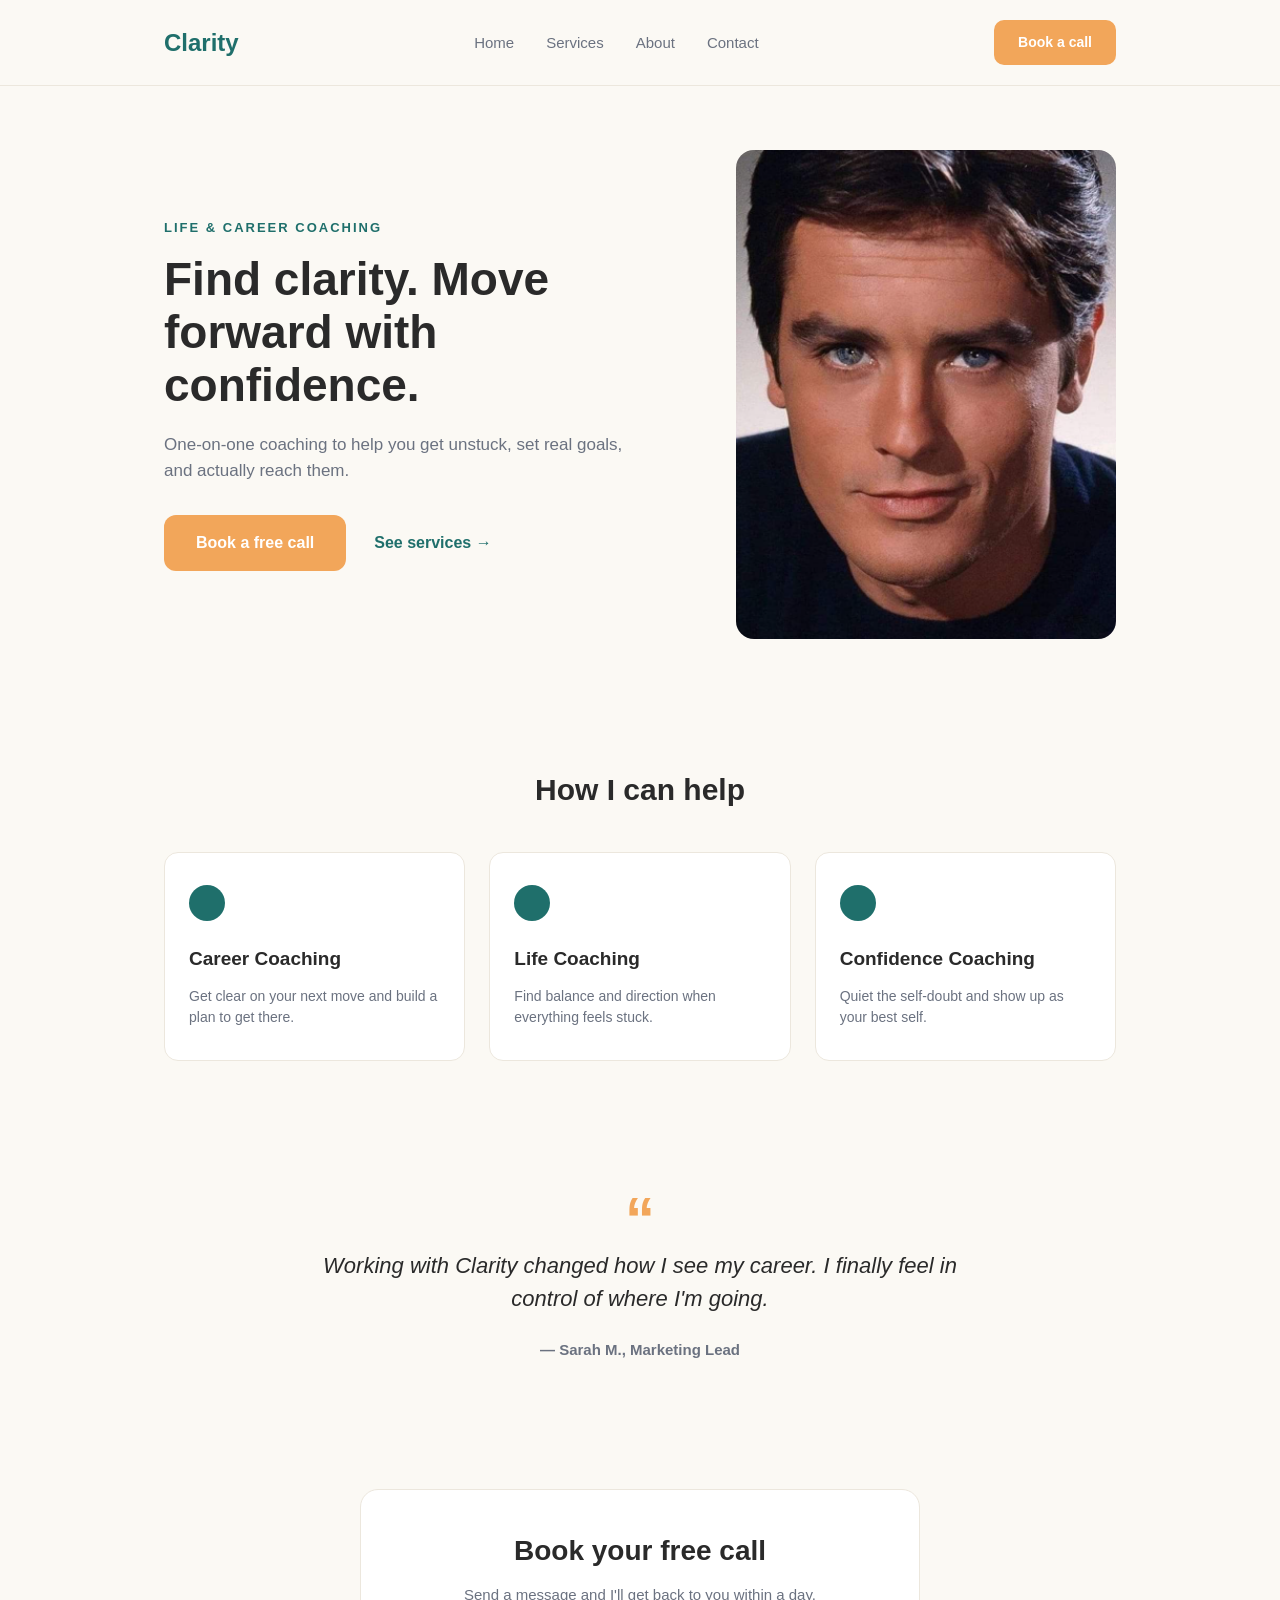
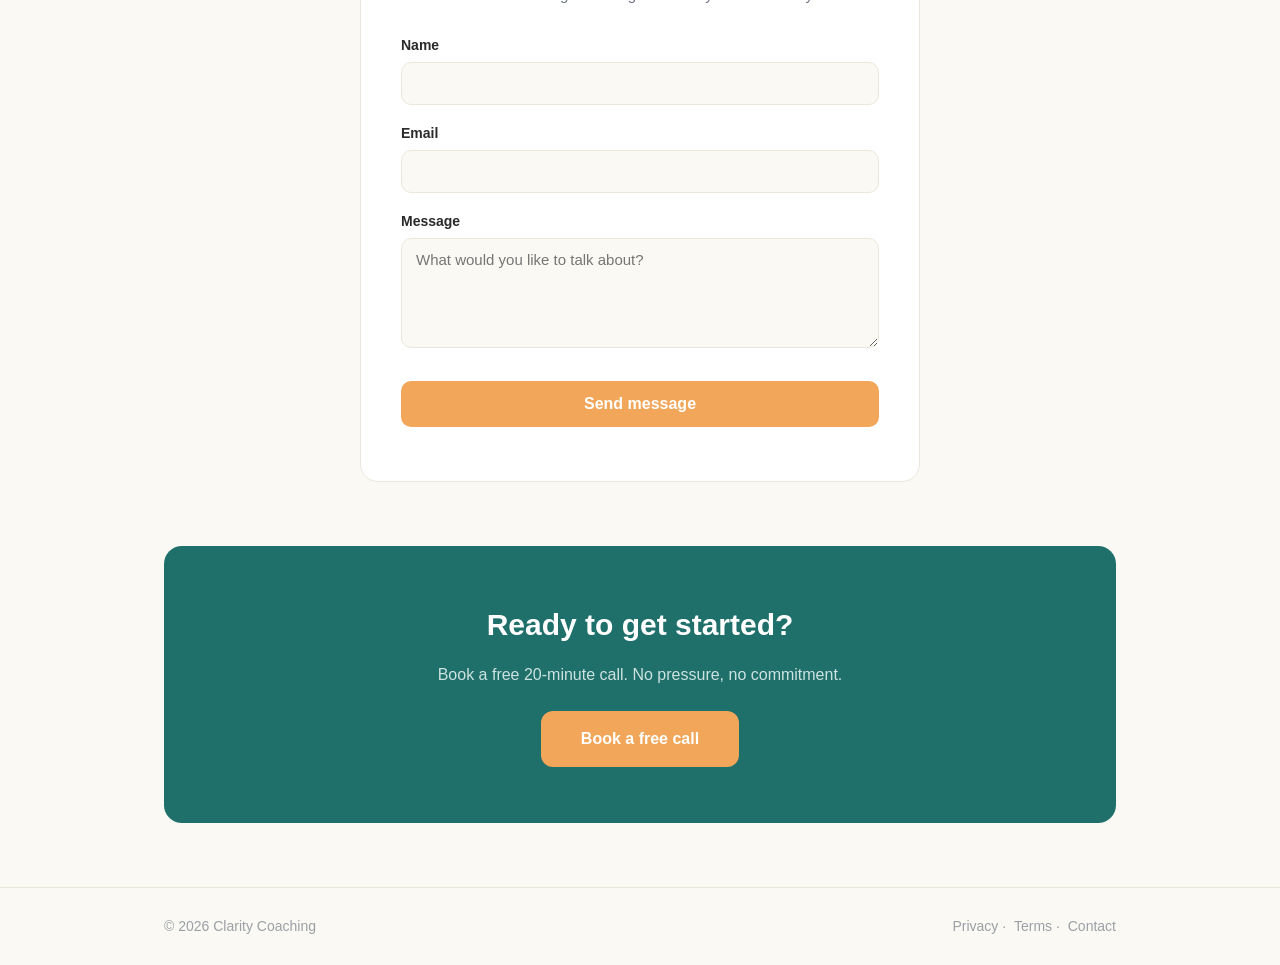
==== index.html @ 1307ce2e "Initial commit: Clarity Coaching landing page" ====
<!DOCTYPE html>
<html lang="en">
<head>
<meta charset="UTF-8">
<meta name="viewport" content="width=device-width, initial-scale=1.0">
<title>Clarity Coaching — Find clarity. Move forward with confidence.</title>
<link rel="stylesheet" href="styles.css">
</head>
<body>

  <header>
    <nav class="container">
      <a href="index.html" class="logo">Clarity</a>
      <ul class="nav-links">
        <li><a href="index.html">Home</a></li>
        <li><a href="services.html">Services</a></li>
        <li><a href="about.html">About</a></li>
        <li><a href="contact.html">Contact</a></li>
      </ul>
      <a href="contact.html" class="btn btn-primary">Book a call</a>
    </nav>
  </header>

  <section class="hero">
    <div class="container">
      <div class="hero-copy">
        <div class="eyebrow">Life &amp; Career Coaching</div>
        <h1>Find clarity. Move forward with confidence.</h1>
        <p>One-on-one coaching to help you get unstuck, set real goals, and actually reach them.</p>
        <div class="hero-ctas">
          <a href="#contact" class="btn btn-primary">Book a free call</a>
          <a href="#services" class="btn-link">See services &rarr;</a>
        </div>
      </div>
      <div class="hero-image">
        <img src="alain-delon.png" alt="Coach portrait" class="coach-photo">
      </div>
    </div>
  </section>

  <section class="services" id="services">
    <div class="container">
      <h2>How I can help</h2>
      <div class="cards">
        <div class="card">
          <div class="icon"></div>
          <h3>Career Coaching</h3>
          <p>Get clear on your next move and build a plan to get there.</p>
        </div>
        <div class="card">
          <div class="icon"></div>
          <h3>Life Coaching</h3>
          <p>Find balance and direction when everything feels stuck.</p>
        </div>
        <div class="card">
          <div class="icon"></div>
          <h3>Confidence Coaching</h3>
          <p>Quiet the self-doubt and show up as your best self.</p>
        </div>
      </div>
    </div>
  </section>

  <section class="testimonial" id="about">
    <div class="quote-mark">&ldquo;</div>
    <p>Working with Clarity changed how I see my career. I finally feel in control of where I'm going.</p>
    <div class="author">— Sarah M., Marketing Lead</div>
  </section>

  <section class="contact" id="contact">
    <div class="container">
      <div class="contact-box">
        <h2>Book your free call</h2>
        <p class="contact-sub">Send a message and I'll get back to you within a day.</p>

        <form id="contact-form" action="mailto:purcelalex@outlook.com" method="POST" enctype="text/plain">
          <div class="form-group">
            <label for="name">Name</label>
            <input type="text" id="name" name="name" required>
          </div>
          <div class="form-group">
            <label for="email">Email</label>
            <input type="email" id="email" name="email" required>
          </div>
          <div class="form-group">
            <label for="message">Message</label>
            <textarea id="message" name="message" required placeholder="What would you like to talk about?"></textarea>
          </div>
          <button type="submit" class="btn btn-primary form-submit">Send message</button>
          <div id="form-status" class="form-status" role="status"></div>
        </form>
      </div>
    </div>
  </section>

  <section class="cta-band">
    <h2>Ready to get started?</h2>
    <p>Book a free 20-minute call. No pressure, no commitment.</p>
    <a href="#contact" class="btn btn-primary">Book a free call</a>
  </section>

  <footer>
    <div class="container">
      <p>&copy; 2026 Clarity Coaching</p>
      <div class="footer-links">
        <a href="privacy.html">Privacy</a> ·
        <a href="terms.html">Terms</a> ·
        <a href="contact.html">Contact</a>
      </div>
    </div>
  </footer>

  <script src="script.js"></script>

</body>
</html>
---- styles.css ----
:root{
  --teal:#1F6F6B;
  --teal-light:#E3EFEE;
  --teal-light-2:#CFE4E1;
  --teal-light-3:#D9EAE7;
  --orange:#F2A65A;
  --bg:#FBF9F4;
  --dark:#2A2A2A;
  --gray:#6B7280;
  --border:#ECE7DD;
  --footer-gray:#9AA0A6;
}

*{box-sizing:border-box;margin:0;padding:0;}

body{
  font-family: Arial, Helvetica, sans-serif;
  background:var(--bg);
  color:var(--dark);
  line-height:1.5;
}

a{color:inherit;text-decoration:none;}
img{max-width:100%;display:block;}

.container{
  max-width:1000px;
  margin:0 auto;
  padding:0 24px;
}

/* ===== NAV ===== */
header{
  border-bottom:1px solid var(--border);
}
nav.container{
  display:flex;
  align-items:center;
  justify-content:space-between;
  padding-top:20px;
  padding-bottom:20px;
  flex-wrap:wrap;
  gap:16px;
}
.logo{
  font-size:24px;
  font-weight:700;
  color:var(--teal);
}
.nav-links{
  display:flex;
  gap:32px;
  list-style:none;
}
.nav-links a{
  font-size:15px;
  color:var(--gray);
}
.nav-links a:hover{ color:var(--teal); }
.btn{
  display:inline-block;
  font-weight:600;
  font-size:14px;
  border-radius:10px;
  padding:12px 24px;
  border:none;
  cursor:pointer;
  text-align:center;
}
.btn-primary{
  background:var(--orange);
  color:#fff;
}
.btn-primary:hover{ background:#e5934a; }
.btn-teal{
  background:var(--teal);
  color:#fff;
  border-radius:12px;
  padding:16px 32px;
  font-size:16px;
}
.btn-teal:hover{ background:#195855; }
.btn-link{
  color:var(--teal);
  font-weight:600;
  font-size:16px;
}

/* ===== HERO ===== */
.hero{
  padding:64px 0;
}
.hero .container{
  display:flex;
  align-items:center;
  gap:48px;
  flex-wrap:wrap;
}
.hero-copy{
  flex:1 1 420px;
}
.eyebrow{
  font-size:13px;
  font-weight:700;
  letter-spacing:2px;
  color:var(--teal);
  text-transform:uppercase;
}
.hero h1{
  font-size:46px;
  font-weight:700;
  line-height:1.15;
  margin-top:16px;
  color:var(--dark);
}
.hero p{
  font-size:17px;
  color:var(--gray);
  margin-top:20px;
  max-width:480px;
}
.hero-ctas{
  margin-top:32px;
  display:flex;
  align-items:center;
  gap:28px;
  flex-wrap:wrap;
}
.hero-ctas .btn-primary{
  border-radius:12px;
  padding:16px 32px;
  font-size:16px;
}
.hero-image{
  flex:1 1 340px;
  max-width:380px;
  background:var(--teal-light);
  border-radius:18px;
  aspect-ratio: 362 / 466;
  overflow:hidden;
}
.hero-image .coach-photo{
  width:100%;
  height:100%;
  object-fit:cover;
  object-position:center;
}

/* ===== SERVICES ===== */
.services{
  padding:64px 0;
}
.services h2{
  font-size:30px;
  font-weight:700;
  text-align:center;
  margin-bottom:40px;
}
.cards{
  display:grid;
  grid-template-columns:repeat(3, 1fr);
  gap:24px;
}
.card{
  background:#fff;
  border:1px solid var(--border);
  border-radius:14px;
  padding:32px 24px;
}
.card .icon{
  width:36px;
  height:36px;
  border-radius:50%;
  background:var(--teal);
  margin-bottom:24px;
}
.card h3{
  font-size:19px;
  font-weight:700;
  margin-bottom:12px;
}
.card p{
  font-size:14px;
  color:var(--gray);
}

/* ===== TESTIMONIAL ===== */
.testimonial{
  padding:64px 24px;
  text-align:center;
  max-width:700px;
  margin:0 auto;
}
.testimonial .quote-mark{
  font-size:60px;
  font-weight:700;
  color:var(--orange);
  line-height:1;
}
.testimonial p{
  font-size:22px;
  font-style:italic;
  color:var(--dark);
}
.testimonial .author{
  margin-top:24px;
  font-size:15px;
  font-weight:600;
  color:var(--gray);
  font-style:normal;
}

/* ===== CONTACT FORM ===== */
.contact{
  padding:64px 0;
}
.contact-box{
  max-width:560px;
  margin:0 auto;
  background:#fff;
  border:1px solid var(--border);
  border-radius:18px;
  padding:40px;
}
.contact h2{
  font-size:28px;
  font-weight:700;
  text-align:center;
}
.contact-sub{
  text-align:center;
  color:var(--gray);
  font-size:15px;
  margin-top:12px;
  margin-bottom:28px;
}
.form-group{
  margin-bottom:18px;
}
label{
  display:block;
  font-size:14px;
  font-weight:600;
  margin-bottom:6px;
  color:var(--dark);
}
input, textarea{
  width:100%;
  font-family:inherit;
  font-size:15px;
  padding:12px 14px;
  border:1px solid var(--border);
  border-radius:10px;
  background:var(--bg);
  color:var(--dark);
}
input:focus, textarea:focus{
  outline:2px solid var(--teal);
  outline-offset:1px;
}
textarea{ resize:vertical; min-height:110px; }
.form-submit{
  width:100%;
  margin-top:8px;
  border-radius:10px;
  padding:14px;
  font-size:16px;
}
.form-status{
  margin-top:14px;
  font-size:14px;
  text-align:center;
}
.form-status.success{ color:var(--teal); }
.form-status.error{ color:#c0392b; }

/* ===== CTA BAND ===== */
.cta-band{
  margin:0 24px 64px;
  max-width:952px;
  margin-left:auto;
  margin-right:auto;
  background:var(--teal);
  border-radius:18px;
  padding:56px 32px;
  text-align:center;
}
.cta-band h2{
  color:#fff;
  font-size:30px;
  font-weight:700;
}
.cta-band p{
  color:#CDE3E0;
  font-size:16px;
  margin-top:16px;
}
.cta-band .btn-primary{
  margin-top:24px;
  border-radius:12px;
  padding:16px 40px;
  font-size:16px;
}

/* ===== FOOTER ===== */
footer{
  border-top:1px solid var(--border);
  padding:28px 0;
}
footer .container{
  display:flex;
  justify-content:space-between;
  align-items:center;
  flex-wrap:wrap;
  gap:12px;
}
footer p, footer .footer-links{
  font-size:14px;
  color:var(--footer-gray);
}
.footer-links a{ margin-left:4px; }

/* ===== PAGE HERO (subpages) ===== */
.page-hero{
  padding:56px 0 8px;
  text-align:center;
}
.page-hero .eyebrow{
  display:block;
}
.page-hero h1{
  font-size:38px;
  font-weight:700;
  margin-top:12px;
  color:var(--dark);
}
.page-hero p{
  font-size:16px;
  color:var(--gray);
  max-width:600px;
  margin:16px auto 0;
}

/* ===== PROSE (long-form text: about / legal) ===== */
.prose{
  max-width:720px;
  margin:0 auto;
  padding:48px 24px 64px;
}
.prose h2{
  font-size:20px;
  font-weight:700;
  margin:32px 0 12px;
  color:var(--dark);
}
.prose h2:first-child{ margin-top:0; }
.prose p{
  font-size:15px;
  color:var(--gray);
  line-height:1.7;
  margin-bottom:16px;
}
.prose .updated{
  font-size:13px;
  color:var(--footer-gray);
  margin-bottom:8px;
}

/* ===== RESPONSIVE ===== */
@media (max-width: 768px){
  .nav-links{ order:3; width:100%; justify-content:center; gap:20px; }
  .hero{ padding:40px 0; }
  .hero h1{ font-size:34px; }
  .hero .container{ gap:32px; }
  .hero-image{ order:-1; width:100%; max-width:320px; margin:0 auto; }
  .cards{ grid-template-columns:1fr; }
  .services h2{ font-size:26px; }
  .testimonial p{ font-size:18px; }
  .contact-box{ padding:28px 20px; }
  .cta-band{ padding:40px 20px; margin-left:20px; margin-right:20px; }
  .cta-band h2{ font-size:24px; }
  footer .container{ flex-direction:column; text-align:center; }
}

@media (max-width: 480px){
  .hero h1{ font-size:28px; }
  .hero-ctas{ flex-direction:column; align-items:stretch; }
  .hero-ctas .btn-primary, .hero-ctas .btn-link{ text-align:center; }
  .page-hero h1{ font-size:28px; }
}
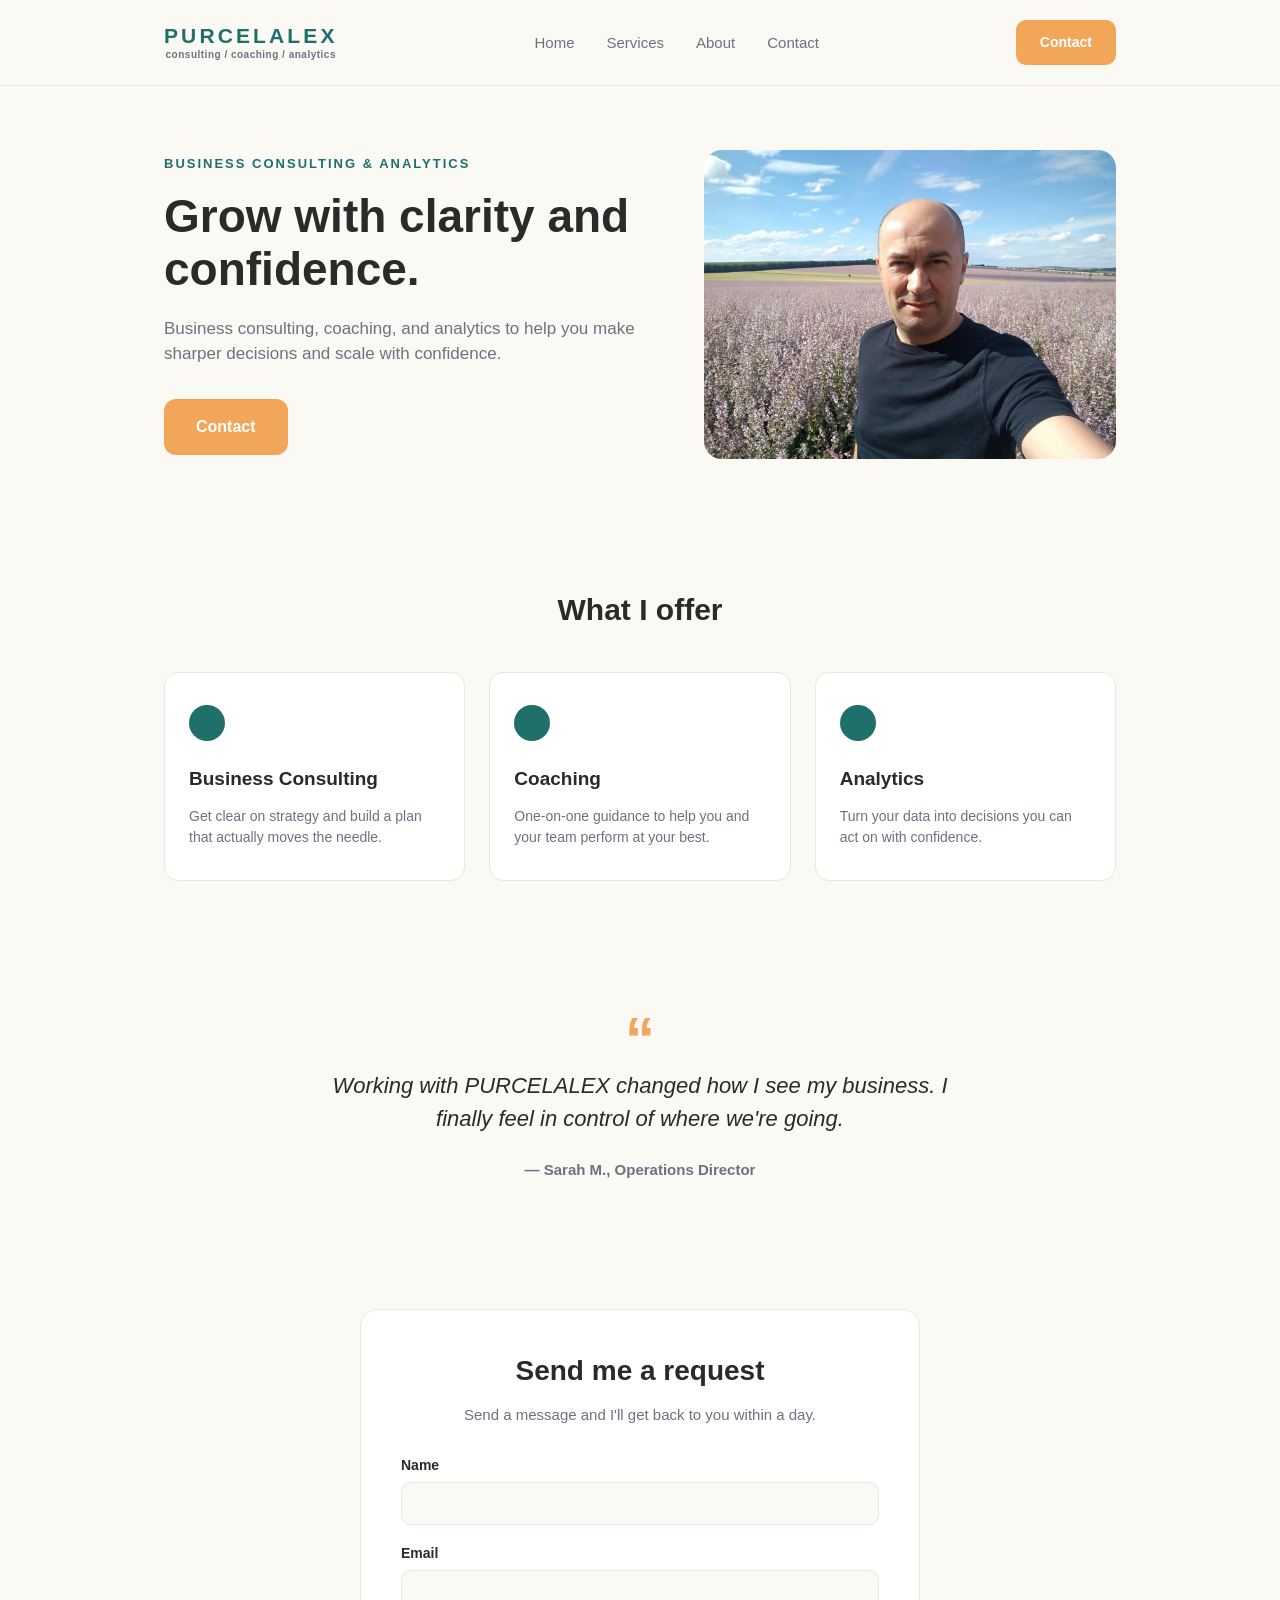
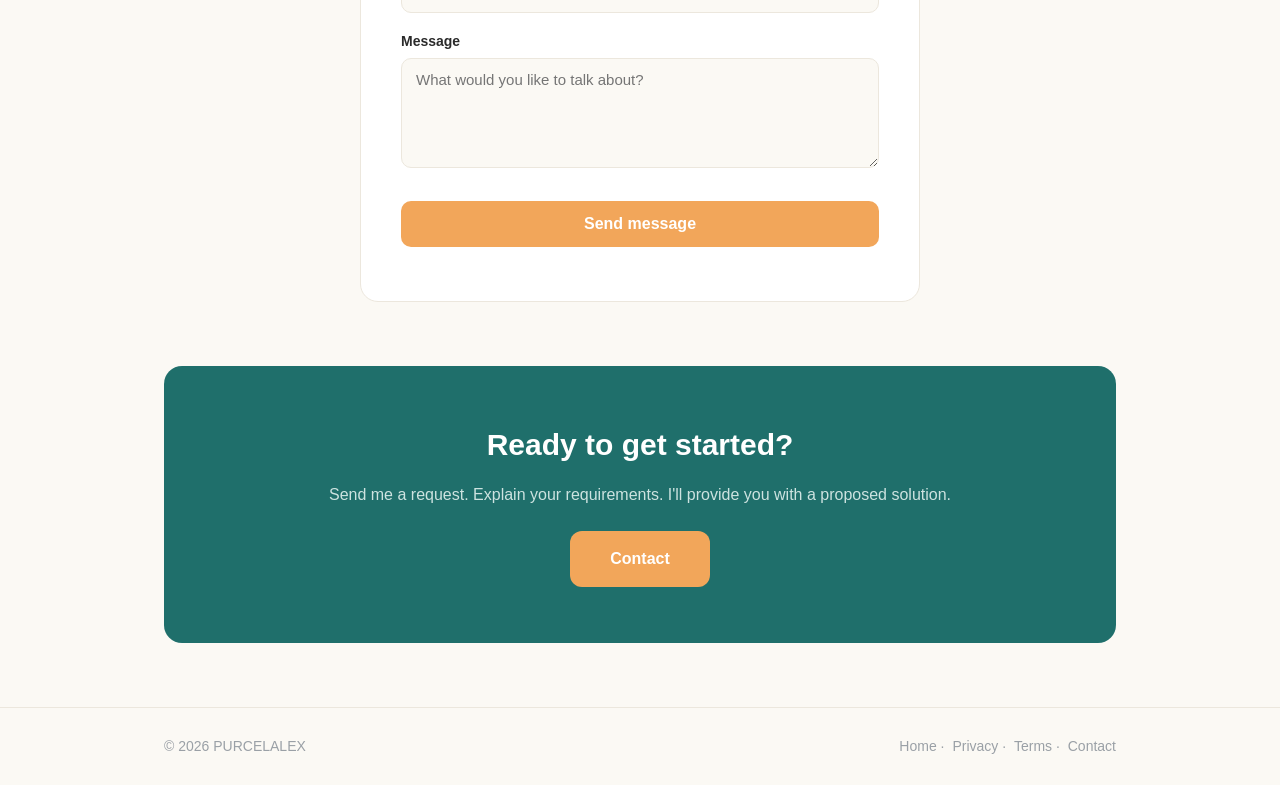
==== commit 7f93070d: "Rebrand to PURCELALEX, real bio content, contact fixes" ====
--- a/index.html
+++ b/index.html
@@ -3,59 +3,61 @@
 <head>
 <meta charset="UTF-8">
 <meta name="viewport" content="width=device-width, initial-scale=1.0">
-<title>Clarity Coaching — Find clarity. Move forward with confidence.</title>
+<title>PURCELALEX — Business Consulting, Coaching & Analytics</title>
 <link rel="stylesheet" href="styles.css">
 </head>
 <body>
 
   <header>
     <nav class="container">
-      <a href="index.html" class="logo">Clarity</a>
+      <a href="index.html" class="logo">
+        <span class="logo-name">PURCELALEX</span>
+        <span class="logo-tagline">consulting / coaching / analytics</span>
+      </a>
       <ul class="nav-links">
         <li><a href="index.html">Home</a></li>
         <li><a href="services.html">Services</a></li>
         <li><a href="about.html">About</a></li>
         <li><a href="contact.html">Contact</a></li>
       </ul>
-      <a href="contact.html" class="btn btn-primary">Book a call</a>
+      <a href="contact.html" class="btn btn-primary">Contact</a>
     </nav>
   </header>
 
   <section class="hero">
     <div class="container">
       <div class="hero-copy">
-        <div class="eyebrow">Life &amp; Career Coaching</div>
-        <h1>Find clarity. Move forward with confidence.</h1>
-        <p>One-on-one coaching to help you get unstuck, set real goals, and actually reach them.</p>
+        <div class="eyebrow">Business Consulting &amp; Analytics</div>
+        <h1>Grow with clarity and confidence.</h1>
+        <p>Business consulting, coaching, and analytics to help you make sharper decisions and scale with confidence.</p>
         <div class="hero-ctas">
-          <a href="#contact" class="btn btn-primary">Book a free call</a>
-          <a href="#services" class="btn-link">See services &rarr;</a>
+          <a href="#contact" class="btn btn-primary">Contact</a>
         </div>
       </div>
       <div class="hero-image">
-        <img src="alain-delon.png" alt="Coach portrait" class="coach-photo">
+        <img src="purcelalex.jpg" alt="Consultant portrait" class="coach-photo">
       </div>
     </div>
   </section>
 
   <section class="services" id="services">
     <div class="container">
-      <h2>How I can help</h2>
+      <h2>What I offer</h2>
       <div class="cards">
         <div class="card">
           <div class="icon"></div>
-          <h3>Career Coaching</h3>
-          <p>Get clear on your next move and build a plan to get there.</p>
+          <h3>Business Consulting</h3>
+          <p>Get clear on strategy and build a plan that actually moves the needle.</p>
         </div>
         <div class="card">
           <div class="icon"></div>
-          <h3>Life Coaching</h3>
-          <p>Find balance and direction when everything feels stuck.</p>
+          <h3>Coaching</h3>
+          <p>One-on-one guidance to help you and your team perform at your best.</p>
         </div>
         <div class="card">
           <div class="icon"></div>
-          <h3>Confidence Coaching</h3>
-          <p>Quiet the self-doubt and show up as your best self.</p>
+          <h3>Analytics</h3>
+          <p>Turn your data into decisions you can act on with confidence.</p>
         </div>
       </div>
     </div>
@@ -63,14 +65,14 @@
 
   <section class="testimonial" id="about">
     <div class="quote-mark">&ldquo;</div>
-    <p>Working with Clarity changed how I see my career. I finally feel in control of where I'm going.</p>
-    <div class="author">— Sarah M., Marketing Lead</div>
+    <p>Working with PURCELALEX changed how I see my business. I finally feel in control of where we're going.</p>
+    <div class="author">— Sarah M., Operations Director</div>
   </section>
 
   <section class="contact" id="contact">
     <div class="container">
       <div class="contact-box">
-        <h2>Book your free call</h2>
+        <h2>Send me a request</h2>
         <p class="contact-sub">Send a message and I'll get back to you within a day.</p>
 
         <form id="contact-form" action="mailto:purcelalex@outlook.com" method="POST" enctype="text/plain">
@@ -95,14 +97,15 @@
 
   <section class="cta-band">
     <h2>Ready to get started?</h2>
-    <p>Book a free 20-minute call. No pressure, no commitment.</p>
-    <a href="#contact" class="btn btn-primary">Book a free call</a>
+    <p>Send me a request. Explain your requirements. I'll provide you with a proposed solution.</p>
+    <a href="#contact" class="btn btn-primary">Contact</a>
   </section>
 
   <footer>
     <div class="container">
-      <p>&copy; 2026 Clarity Coaching</p>
+      <p>&copy; 2026 PURCELALEX</p>
       <div class="footer-links">
+        <a href="index.html">Home</a> ·
         <a href="privacy.html">Privacy</a> ·
         <a href="terms.html">Terms</a> ·
         <a href="contact.html">Contact</a>
@@ -112,5 +115,7 @@
 
   <script src="script.js"></script>
 
+  <script src="logo-align.js"></script>
+
 </body>
 </html>
--- a/styles.css
+++ b/styles.css
@@ -43,9 +43,25 @@
   gap:16px;
 }
 .logo{
-  font-size:24px;
+  display:flex;
+  flex-direction:column;
+  justify-content:center;
+  align-items:center;
+  line-height:1.25;
+}
+.logo-name{
+  display:block;
+  font-size:21px;
   font-weight:700;
   color:var(--teal);
+  white-space:nowrap;
+}
+.logo-tagline{
+  font-size:10px;
+  font-weight:600;
+  letter-spacing:0.5px;
+  color:var(--gray);
+  white-space:nowrap;
 }
 .nav-links{
   display:flex;
@@ -133,10 +149,10 @@
 }
 .hero-image{
   flex:1 1 340px;
-  max-width:380px;
+  max-width:480px;
   background:var(--teal-light);
   border-radius:18px;
-  aspect-ratio: 362 / 466;
+  aspect-ratio: 2592 / 1944;
   overflow:hidden;
 }
 .hero-image .coach-photo{
@@ -360,6 +376,34 @@
   line-height:1.7;
   margin-bottom:16px;
 }
+.timeline{
+  list-style:none;
+  margin-top:8px;
+}
+.timeline li{
+  padding:20px 0;
+  border-bottom:1px solid var(--border);
+}
+.timeline li:last-child{
+  border-bottom:none;
+  padding-bottom:0;
+}
+.timeline-role{
+  font-size:15px;
+  font-weight:700;
+  color:var(--dark);
+}
+.timeline-meta{
+  font-size:13px;
+  font-weight:600;
+  letter-spacing:0.3px;
+  color:var(--teal);
+  margin-top:2px;
+  margin-bottom:8px;
+}
+.timeline p{
+  margin-bottom:0;
+}
 .prose .updated{
   font-size:13px;
   color:var(--footer-gray);
@@ -372,7 +416,7 @@
   .hero{ padding:40px 0; }
   .hero h1{ font-size:34px; }
   .hero .container{ gap:32px; }
-  .hero-image{ order:-1; width:100%; max-width:320px; margin:0 auto; }
+  .hero-image{ order:-1; width:100%; max-width:420px; margin:0 auto; }
   .cards{ grid-template-columns:1fr; }
   .services h2{ font-size:26px; }
   .testimonial p{ font-size:18px; }
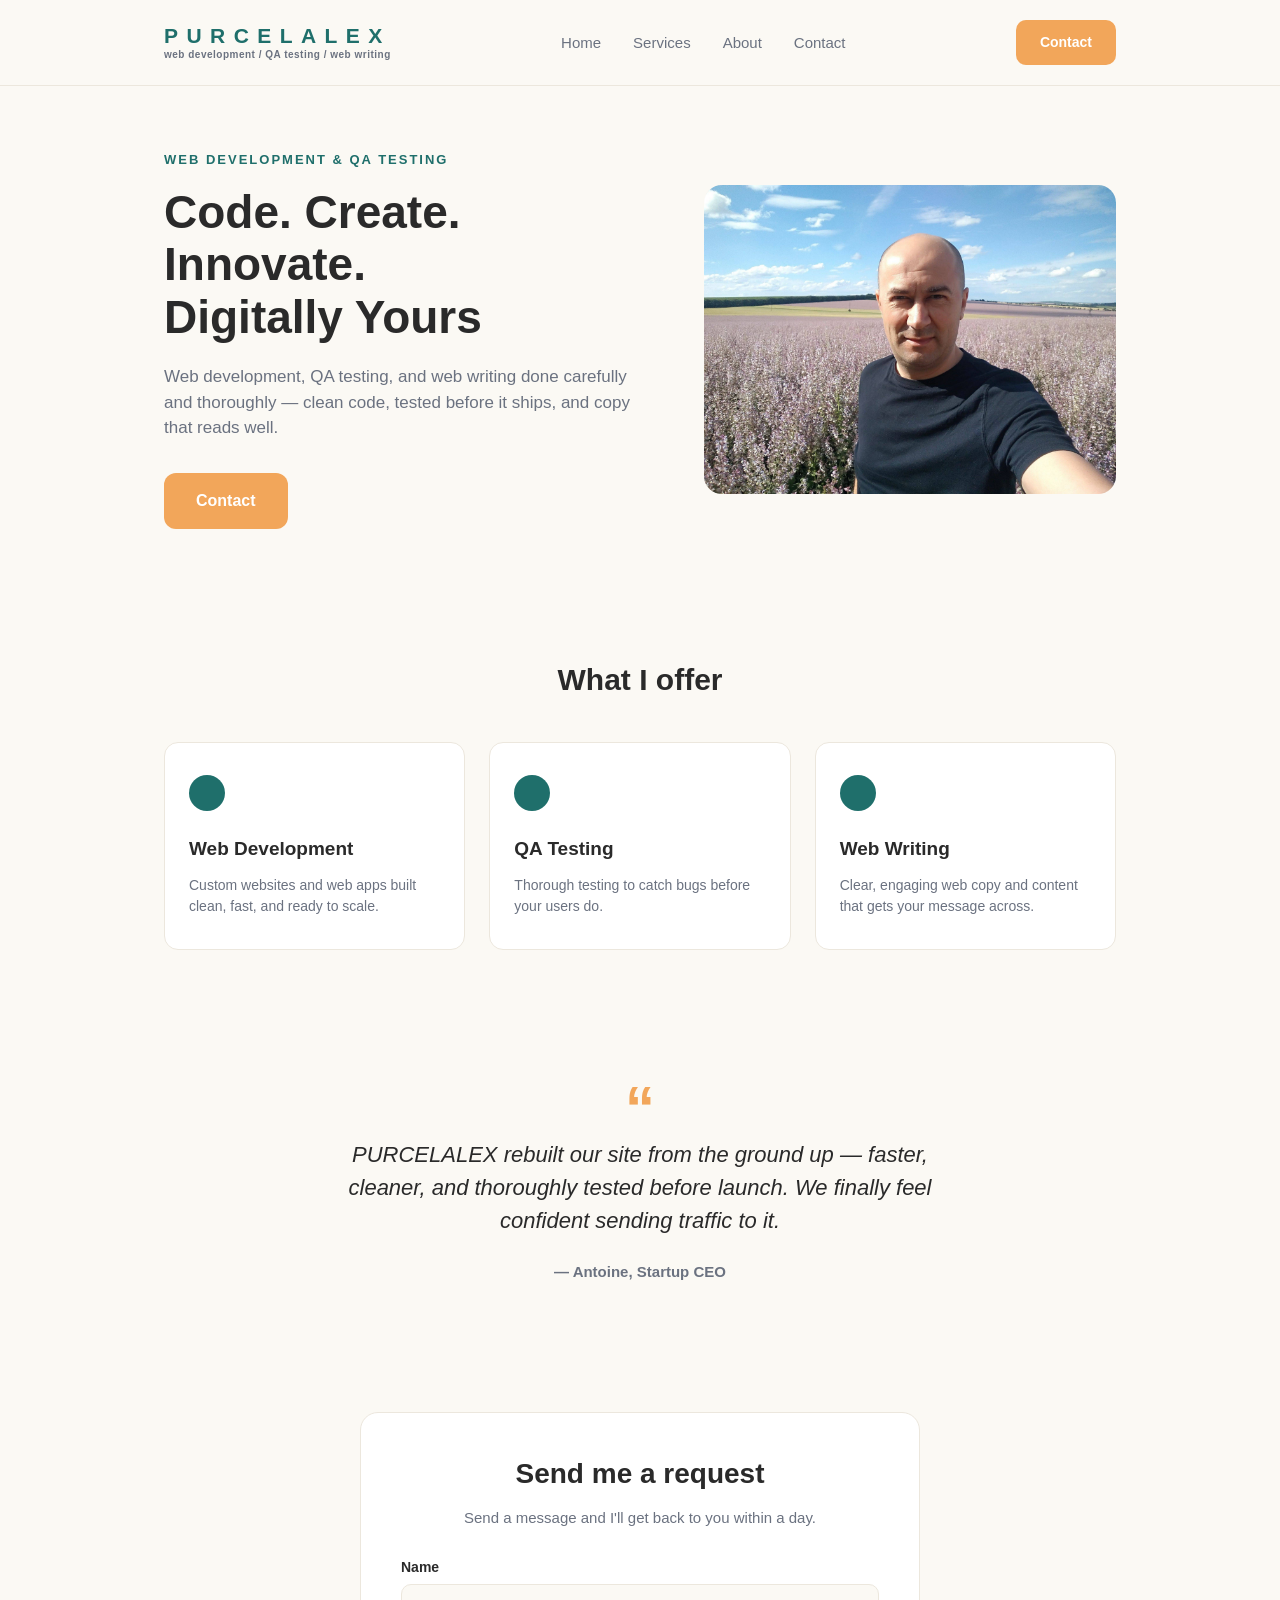
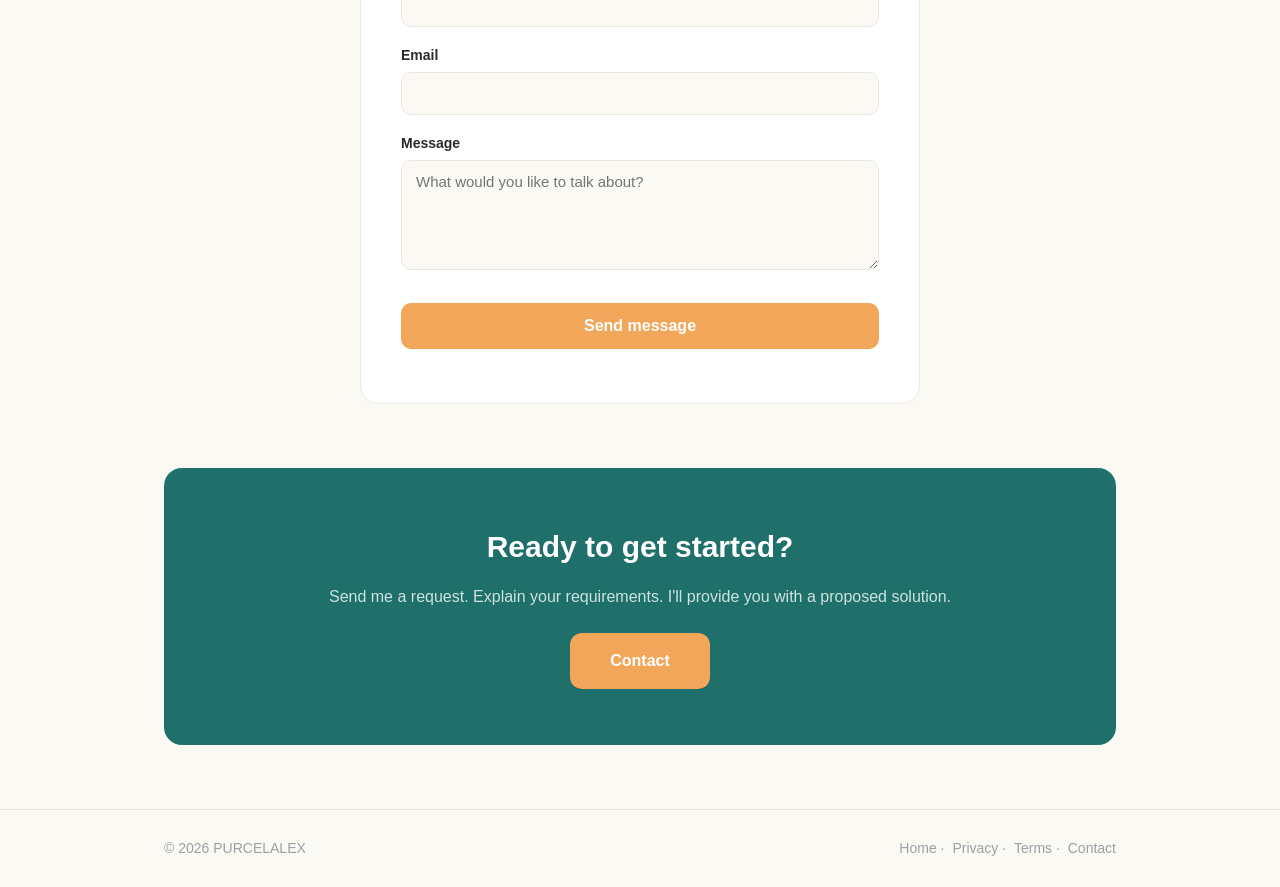
==== commit 1f514ccf: "web dev, qa testing, web writing" ====
--- a/index.html
+++ b/index.html
@@ -3,7 +3,7 @@
 <head>
 <meta charset="UTF-8">
 <meta name="viewport" content="width=device-width, initial-scale=1.0">
-<title>PURCELALEX — Business Consulting, Coaching & Analytics</title>
+<title>PURCELALEX — Web Development, QA Testing & Web Writing</title>
 <link rel="stylesheet" href="styles.css">
 </head>
 <body>
@@ -12,7 +12,7 @@
     <nav class="container">
       <a href="index.html" class="logo">
         <span class="logo-name">PURCELALEX</span>
-        <span class="logo-tagline">consulting / coaching / analytics</span>
+        <span class="logo-tagline">web development / QA testing / web writing</span>
       </a>
       <ul class="nav-links">
         <li><a href="index.html">Home</a></li>
@@ -27,15 +27,15 @@
   <section class="hero">
     <div class="container">
       <div class="hero-copy">
-        <div class="eyebrow">Business Consulting &amp; Analytics</div>
-        <h1>Grow with clarity and confidence.</h1>
-        <p>Business consulting, coaching, and analytics to help you make sharper decisions and scale with confidence.</p>
+        <div class="eyebrow">Web Development &amp; QA Testing</div>
+        <h1>Code. Create. Innovate.<br>Digitally Yours</h1>
+        <p>Web development, QA testing, and web writing done carefully and thoroughly — clean code, tested before it ships, and copy that reads well.</p>
         <div class="hero-ctas">
           <a href="#contact" class="btn btn-primary">Contact</a>
         </div>
       </div>
       <div class="hero-image">
-        <img src="purcelalex.jpg" alt="Consultant portrait" class="coach-photo">
+        <img src="purcelalex.jpg" alt="Portrait" class="coach-photo">
       </div>
     </div>
   </section>
@@ -46,18 +46,18 @@
       <div class="cards">
         <div class="card">
           <div class="icon"></div>
-          <h3>Business Consulting</h3>
-          <p>Get clear on strategy and build a plan that actually moves the needle.</p>
+          <h3>Web Development</h3>
+          <p>Custom websites and web apps built clean, fast, and ready to scale.</p>
         </div>
         <div class="card">
           <div class="icon"></div>
-          <h3>Coaching</h3>
-          <p>One-on-one guidance to help you and your team perform at your best.</p>
+          <h3>QA Testing</h3>
+          <p>Thorough testing to catch bugs before your users do.</p>
         </div>
         <div class="card">
           <div class="icon"></div>
-          <h3>Analytics</h3>
-          <p>Turn your data into decisions you can act on with confidence.</p>
+          <h3>Web Writing</h3>
+          <p>Clear, engaging web copy and content that gets your message across.</p>
         </div>
       </div>
     </div>
@@ -65,8 +65,8 @@
 
   <section class="testimonial" id="about">
     <div class="quote-mark">&ldquo;</div>
-    <p>Working with PURCELALEX changed how I see my business. I finally feel in control of where we're going.</p>
-    <div class="author">— Sarah M., Operations Director</div>
+    <p>PURCELALEX rebuilt our site from the ground up — faster, cleaner, and thoroughly tested before launch. We finally feel confident sending traffic to it.</p>
+    <div class="author">— Antoine, Startup CEO</div>
   </section>
 
   <section class="contact" id="contact">
--- a/styles.css
+++ b/styles.css
@@ -29,9 +29,19 @@
   padding:0 24px;
 }
 
+.center {
+  display: flex;
+  justify-content: center;
+  align-items: center;
+}
+
 /* ===== NAV ===== */
 header{
   border-bottom:1px solid var(--border);
+  position:sticky;
+  top:0;
+  z-index:100;
+  background:var(--bg);
 }
 nav.container{
   display:flex;
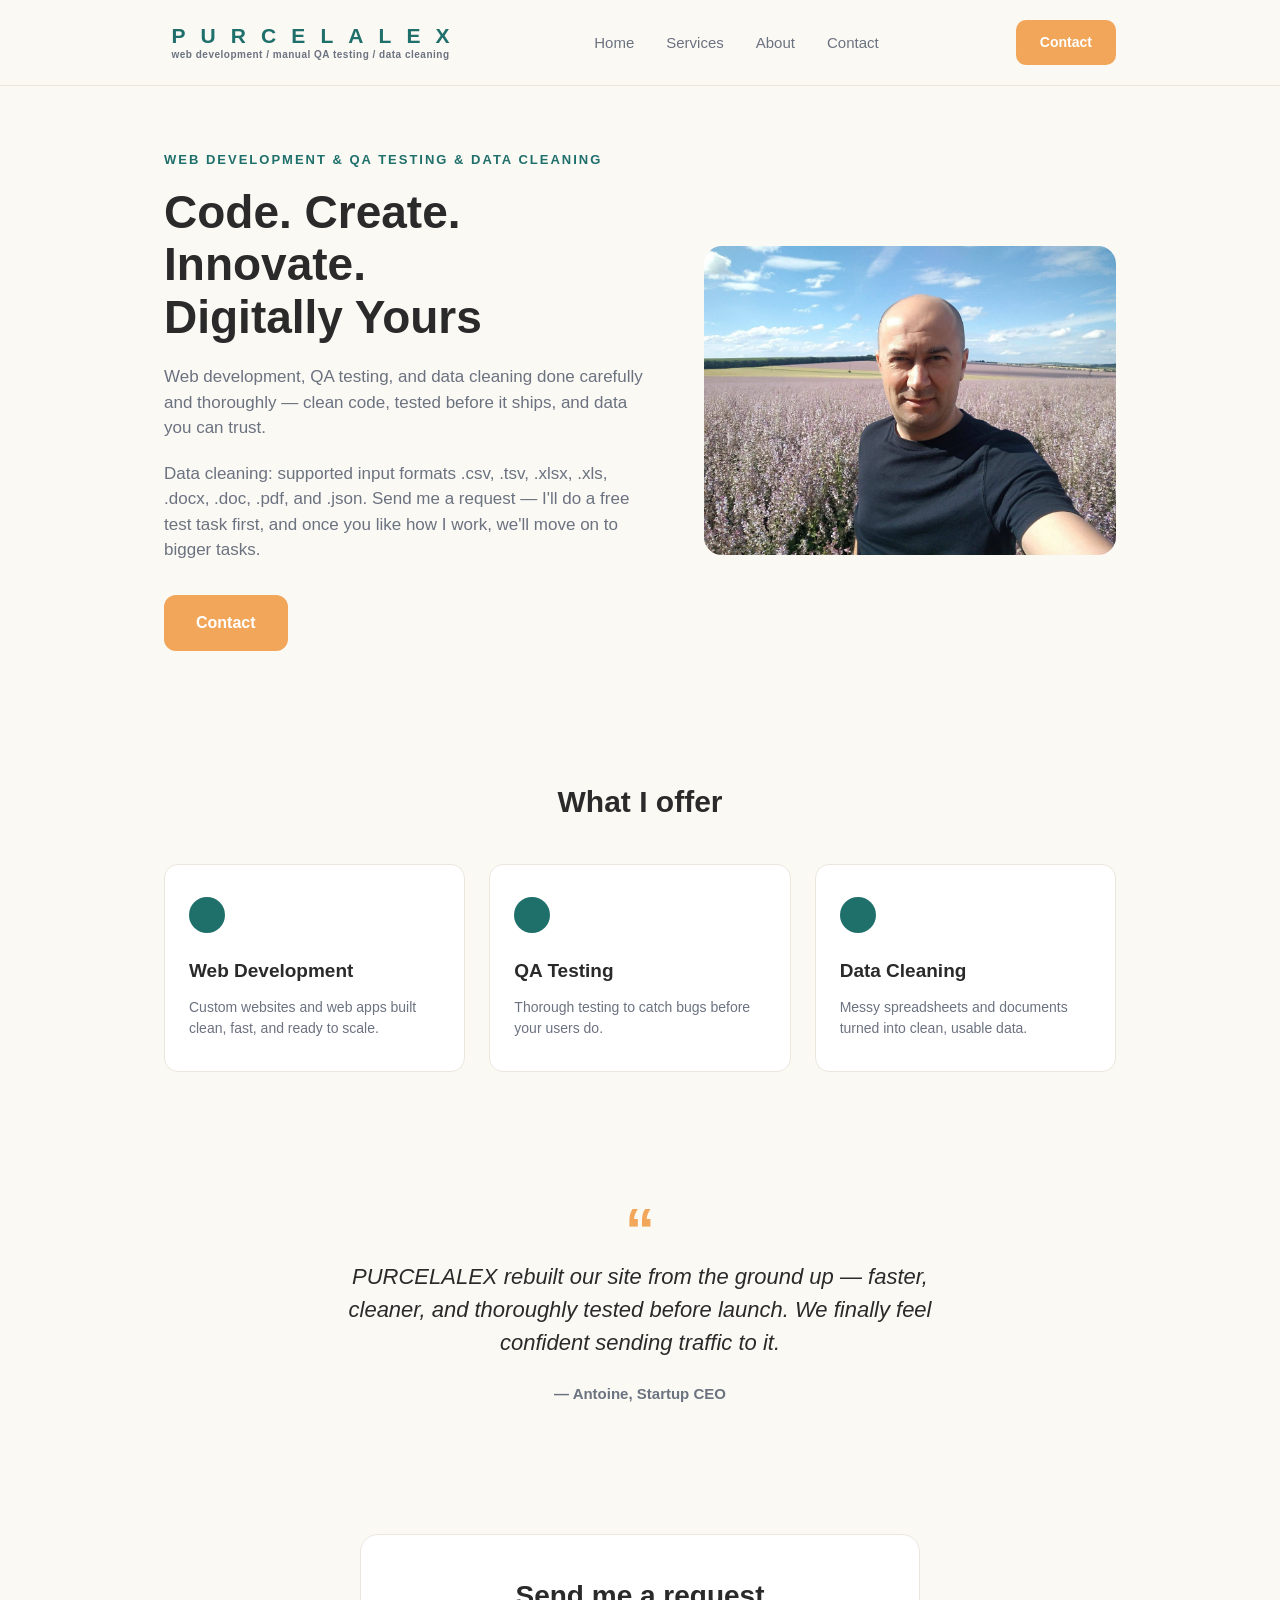
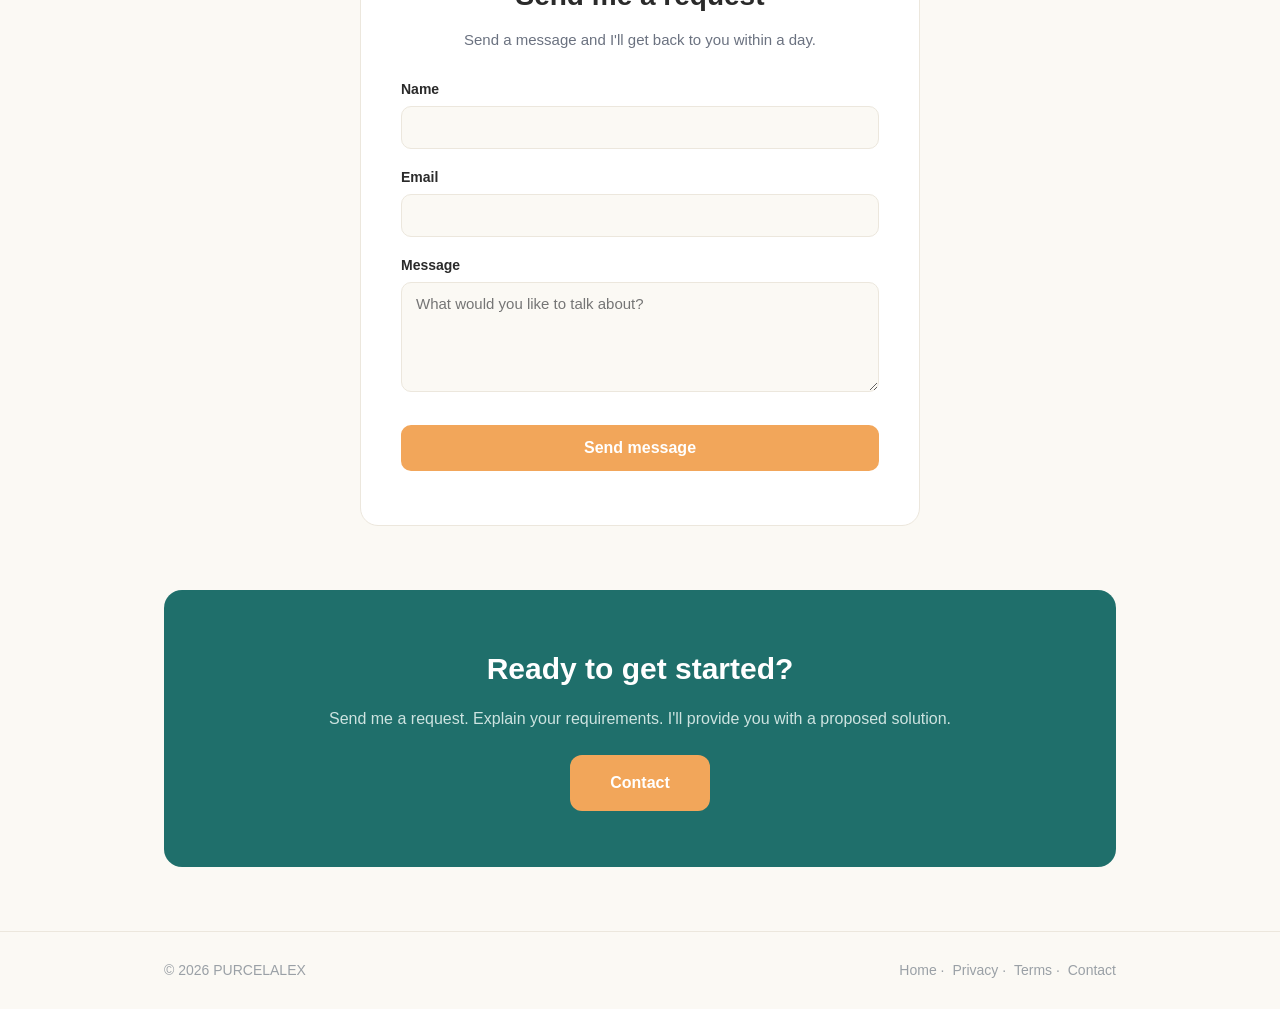
==== commit 7be91f22: "Add data cleaning service and clean up site assets" ====
--- a/index.html
+++ b/index.html
@@ -3,7 +3,7 @@
 <head>
 <meta charset="UTF-8">
 <meta name="viewport" content="width=device-width, initial-scale=1.0">
-<title>PURCELALEX — Web Development, QA Testing & Web Writing</title>
+<title>PURCELALEX — Web Development, QA Testing & Data Cleaning</title>
 <link rel="stylesheet" href="styles.css">
 </head>
 <body>
@@ -12,7 +12,7 @@
     <nav class="container">
       <a href="index.html" class="logo">
         <span class="logo-name">PURCELALEX</span>
-        <span class="logo-tagline">web development / QA testing / web writing</span>
+        <span class="logo-tagline">web development / manual QA testing / data cleaning</span>
       </a>
       <ul class="nav-links">
         <li><a href="index.html">Home</a></li>
@@ -27,9 +27,10 @@
   <section class="hero">
     <div class="container">
       <div class="hero-copy">
-        <div class="eyebrow">Web Development &amp; QA Testing</div>
+        <div class="eyebrow">Web Development &amp; QA Testing &amp; Data Cleaning</div>
         <h1>Code. Create. Innovate.<br>Digitally Yours</h1>
-        <p>Web development, QA testing, and web writing done carefully and thoroughly — clean code, tested before it ships, and copy that reads well.</p>
+        <p>Web development, QA testing, and data cleaning done carefully and thoroughly — clean code, tested before it ships, and data you can trust.</p>
+        <p>Data cleaning: supported input formats .csv, .tsv, .xlsx, .xls, .docx, .doc, .pdf, and .json. Send me a request — I'll do a free test task first, and once you like how I work, we'll move on to bigger tasks.</p>
         <div class="hero-ctas">
           <a href="#contact" class="btn btn-primary">Contact</a>
         </div>
@@ -56,8 +57,8 @@
         </div>
         <div class="card">
           <div class="icon"></div>
-          <h3>Web Writing</h3>
-          <p>Clear, engaging web copy and content that gets your message across.</p>
+          <h3>Data Cleaning</h3>
+          <p>Messy spreadsheets and documents turned into clean, usable data.</p>
         </div>
       </div>
     </div>
--- a/styles.css
+++ b/styles.css
@@ -61,6 +61,7 @@
 }
 .logo-name{
   display:block;
+  font-family:Helvetica, Arial, sans-serif;
   font-size:21px;
   font-weight:700;
   color:var(--teal);
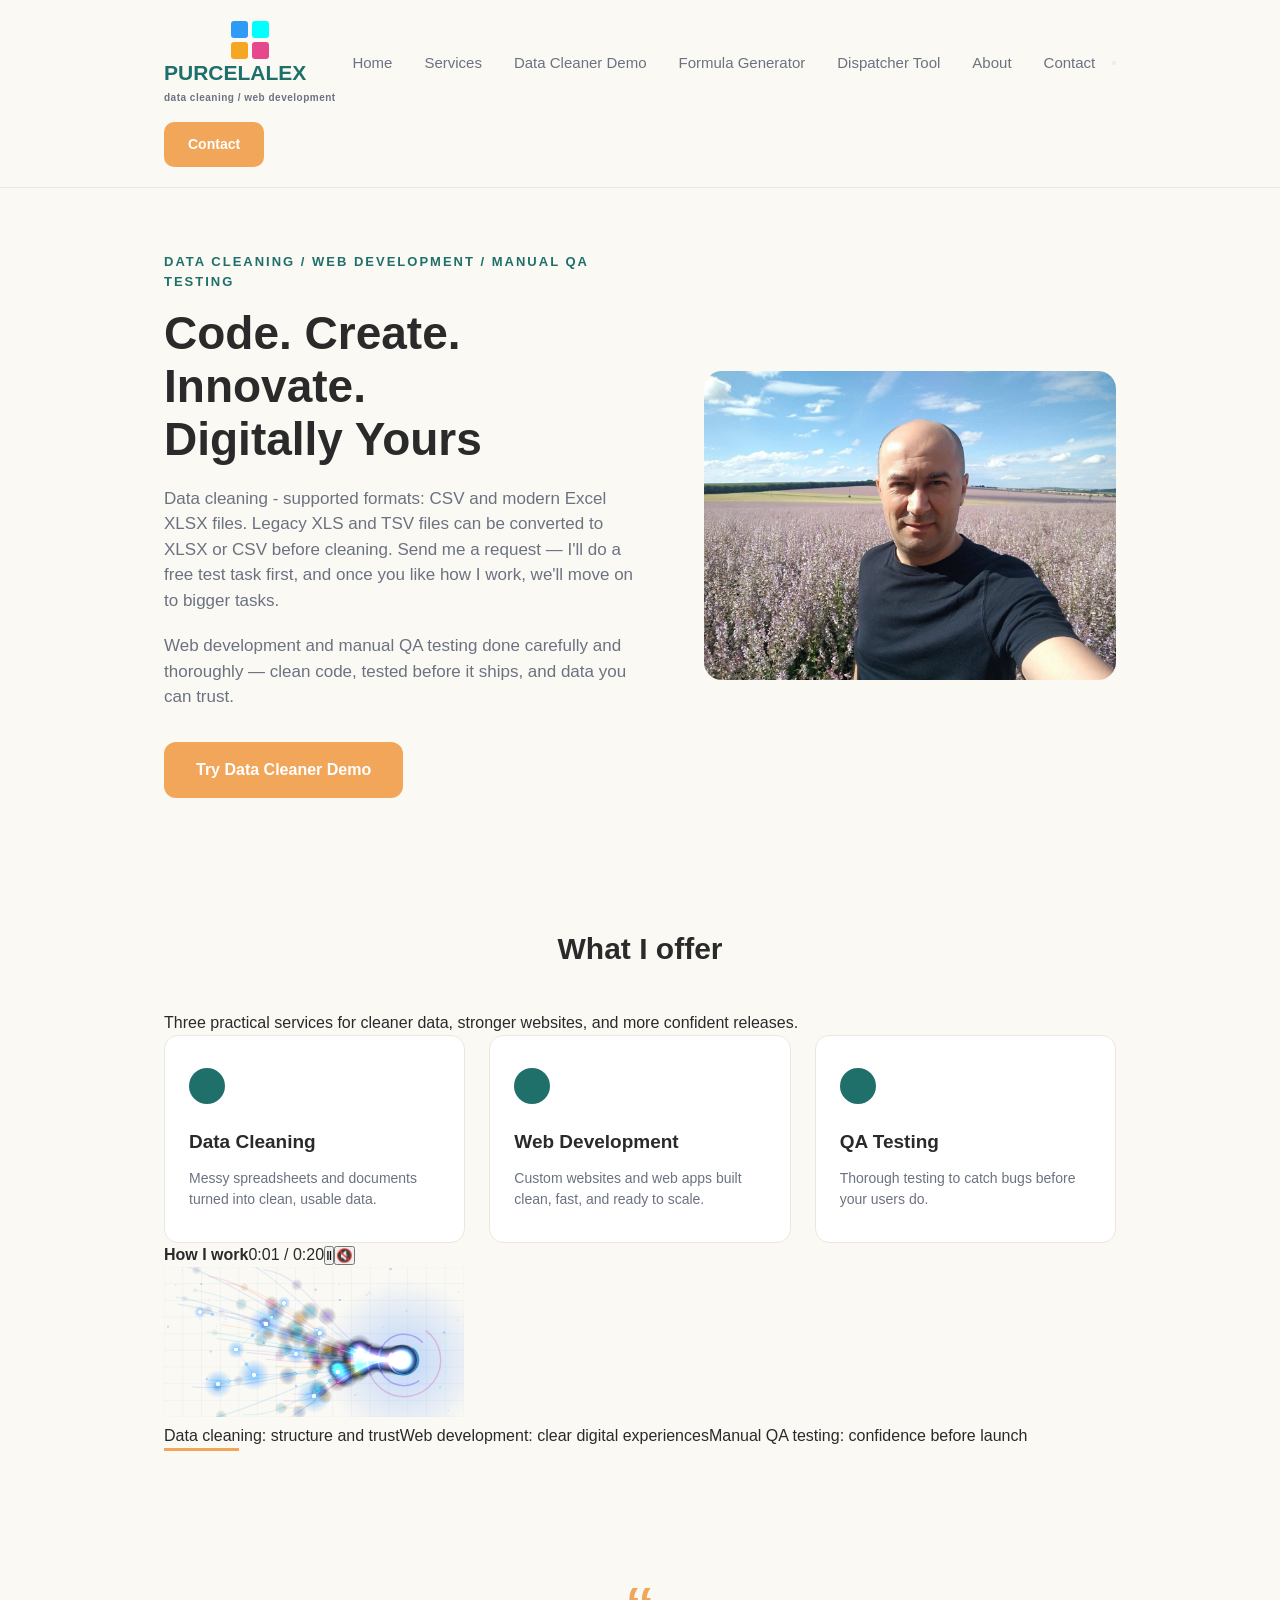
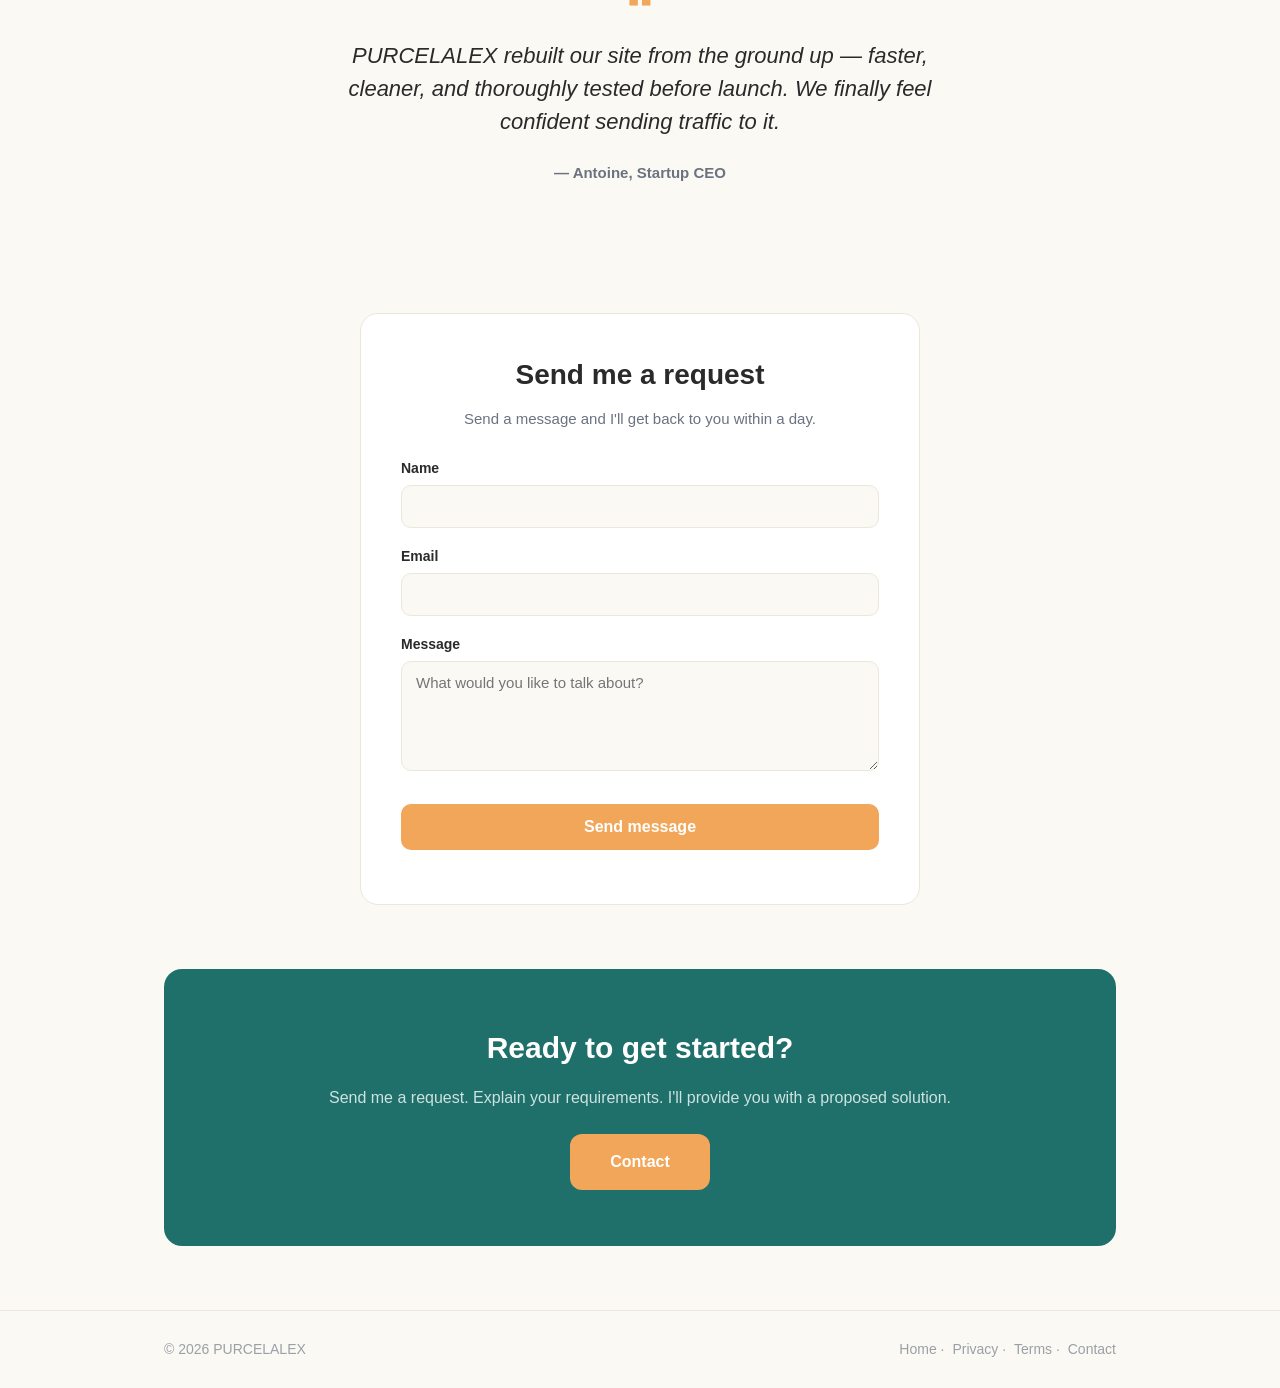
==== commit cacd8be7: "Open the Dispatcher Tool nav link in a new tab Add target="_blank" rel="noopener" to the Dispatcher " ====
--- a/index.html
+++ b/index.html
@@ -3,7 +3,8 @@
 <head>
 <meta charset="UTF-8">
 <meta name="viewport" content="width=device-width, initial-scale=1.0">
-<title>PURCELALEX — Web Development, QA Testing & Data Cleaning</title>
+<title>PURCELALEX — data cleaning/web development</title>
+<link rel="icon" type="image/svg+xml" href="logo-icon.svg">
 <link rel="stylesheet" href="styles.css">
 </head>
 <body>
@@ -11,15 +12,19 @@
   <header>
     <nav class="container">
       <a href="index.html" class="logo">
-        <span class="logo-name">PURCELALEX</span>
-        <span class="logo-tagline">web development / manual QA testing / data cleaning</span>
+        <img class="logo-mark" src="logo-iqon.svg" alt="">
+        <span class="logo-copy"><span class="logo-name">PURCELALEX</span><span class="logo-tagline">data cleaning / web development</span></span>
       </a>
       <ul class="nav-links">
         <li><a href="index.html">Home</a></li>
         <li><a href="services.html">Services</a></li>
+        <li><a href="data-cleaner-demo.html">Data Cleaner Demo</a></li>
+        <li><a href="https://formula.purcelalex.com/">Formula Generator</a></li>
+        <li><a href="https://dispatcher.purcelalex.com/" target="_blank" rel="noopener">Dispatcher Tool</a></li>
         <li><a href="about.html">About</a></li>
         <li><a href="contact.html">Contact</a></li>
       </ul>
+      <button class="menu-toggle" type="button" aria-label="Open navigation menu" aria-expanded="false"><span></span><span></span><span></span></button>
       <a href="contact.html" class="btn btn-primary">Contact</a>
     </nav>
   </header>
@@ -27,13 +32,16 @@
   <section class="hero">
     <div class="container">
       <div class="hero-copy">
-        <div class="eyebrow">Web Development &amp; QA Testing &amp; Data Cleaning</div>
+        <div class="eyebrow">Data Cleaning / Web development / Manual QA Testing</div>
         <h1>Code. Create. Innovate.<br>Digitally Yours</h1>
-        <p>Web development, QA testing, and data cleaning done carefully and thoroughly — clean code, tested before it ships, and data you can trust.</p>
-        <p>Data cleaning: supported input formats .csv, .tsv, .xlsx, .xls, .docx, .doc, .pdf, and .json. Send me a request — I'll do a free test task first, and once you like how I work, we'll move on to bigger tasks.</p>
+        <p>Data cleaning - supported formats: CSV and modern Excel XLSX files.
+           Legacy XLS and TSV files can be converted to XLSX or CSV before cleaning. 
+           Send me a request — I'll do a free test task first, and once you like how I work, we'll move on to bigger tasks.</p>
+        <p>Web development and manual QA testing done carefully and thoroughly — clean code, tested before it ships, and data you can trust.</p>
         <div class="hero-ctas">
-          <a href="#contact" class="btn btn-primary">Contact</a>
+          <a href="data-cleaner-demo.html" class="btn btn-primary">Try Data Cleaner Demo</a>
         </div>
+
       </div>
       <div class="hero-image">
         <img src="purcelalex.jpg" alt="Portrait" class="coach-photo">
@@ -44,7 +52,13 @@
   <section class="services" id="services">
     <div class="container">
       <h2>What I offer</h2>
+      <p class="services-intro">Three practical services for cleaner data, stronger websites, and more confident releases.</p>
       <div class="cards">
+        <div class="card">
+          <div class="icon"></div>
+          <h3>Data Cleaning</h3>
+          <p>Messy spreadsheets and documents turned into clean, usable data.</p>
+        </div>
         <div class="card">
           <div class="icon"></div>
           <h3>Web Development</h3>
@@ -55,11 +69,12 @@
           <h3>QA Testing</h3>
           <p>Thorough testing to catch bugs before your users do.</p>
         </div>
-        <div class="card">
-          <div class="icon"></div>
-          <h3>Data Cleaning</h3>
-          <p>Messy spreadsheets and documents turned into clean, usable data.</p>
-        </div>
+      </div>
+      <div class="services-animation" id="autoAnim" aria-label="Service workflow animation">
+        <div class="aa-top"><strong>How I work</strong><span class="aa-time">0:00 / 0:20</span><span class="aa-controls"><button class="aa-play" type="button" aria-label="Pause animation">Ⅱ</button><button class="aa-sound" type="button" aria-label="Enable ambient sound">🔇</button></span></div>
+        <canvas class="aa-canvas"></canvas>
+        <div class="aa-lines"><span class="aa-line">Data cleaning: structure and trust</span><span class="aa-line">Web development: clear digital experiences</span><span class="aa-line">Manual QA testing: confidence before launch</span></div>
+        <div class="aa-bar" style="height:3px;background:var(--orange);width:0"></div>
       </div>
     </div>
   </section>
@@ -115,6 +130,8 @@
   </footer>
 
   <script src="script.js"></script>
+  <script src="nav.js"></script>
+  <script src="anim.js"></script>
 
   <script src="logo-align.js"></script>
 
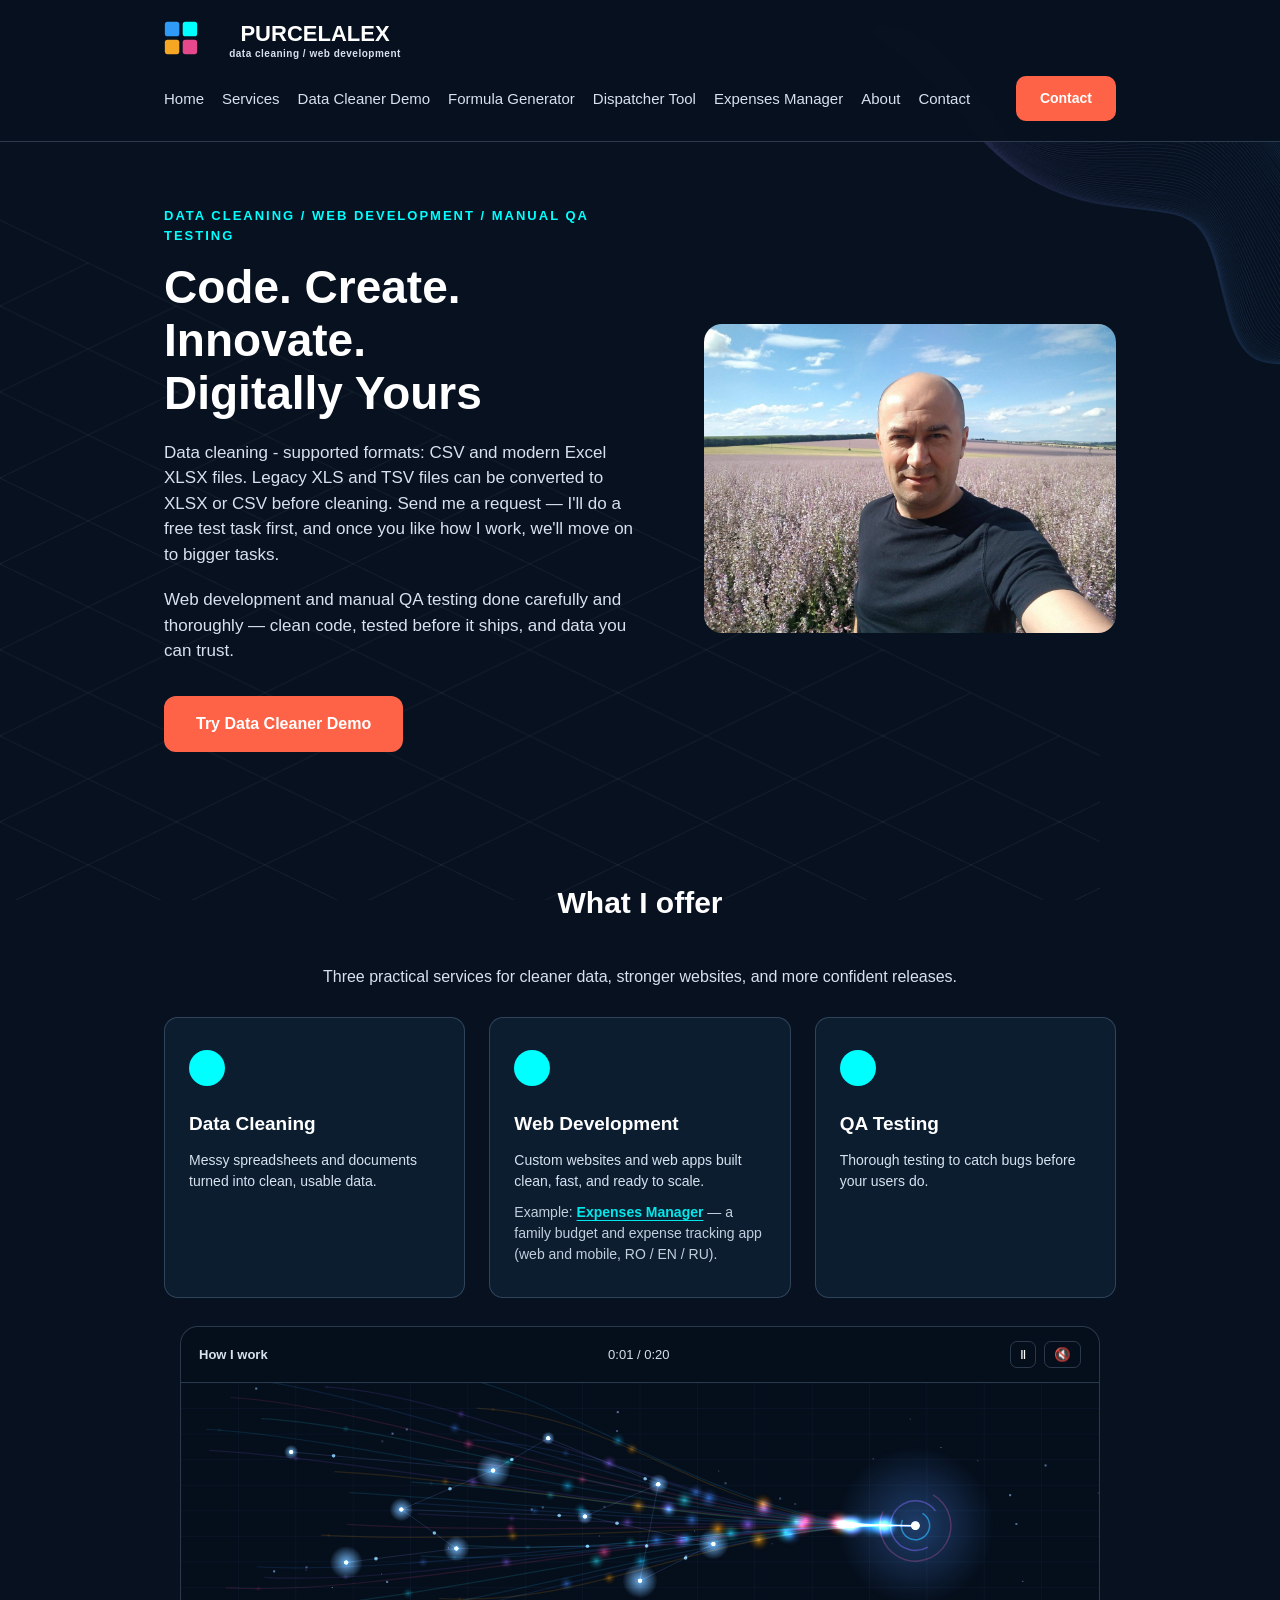
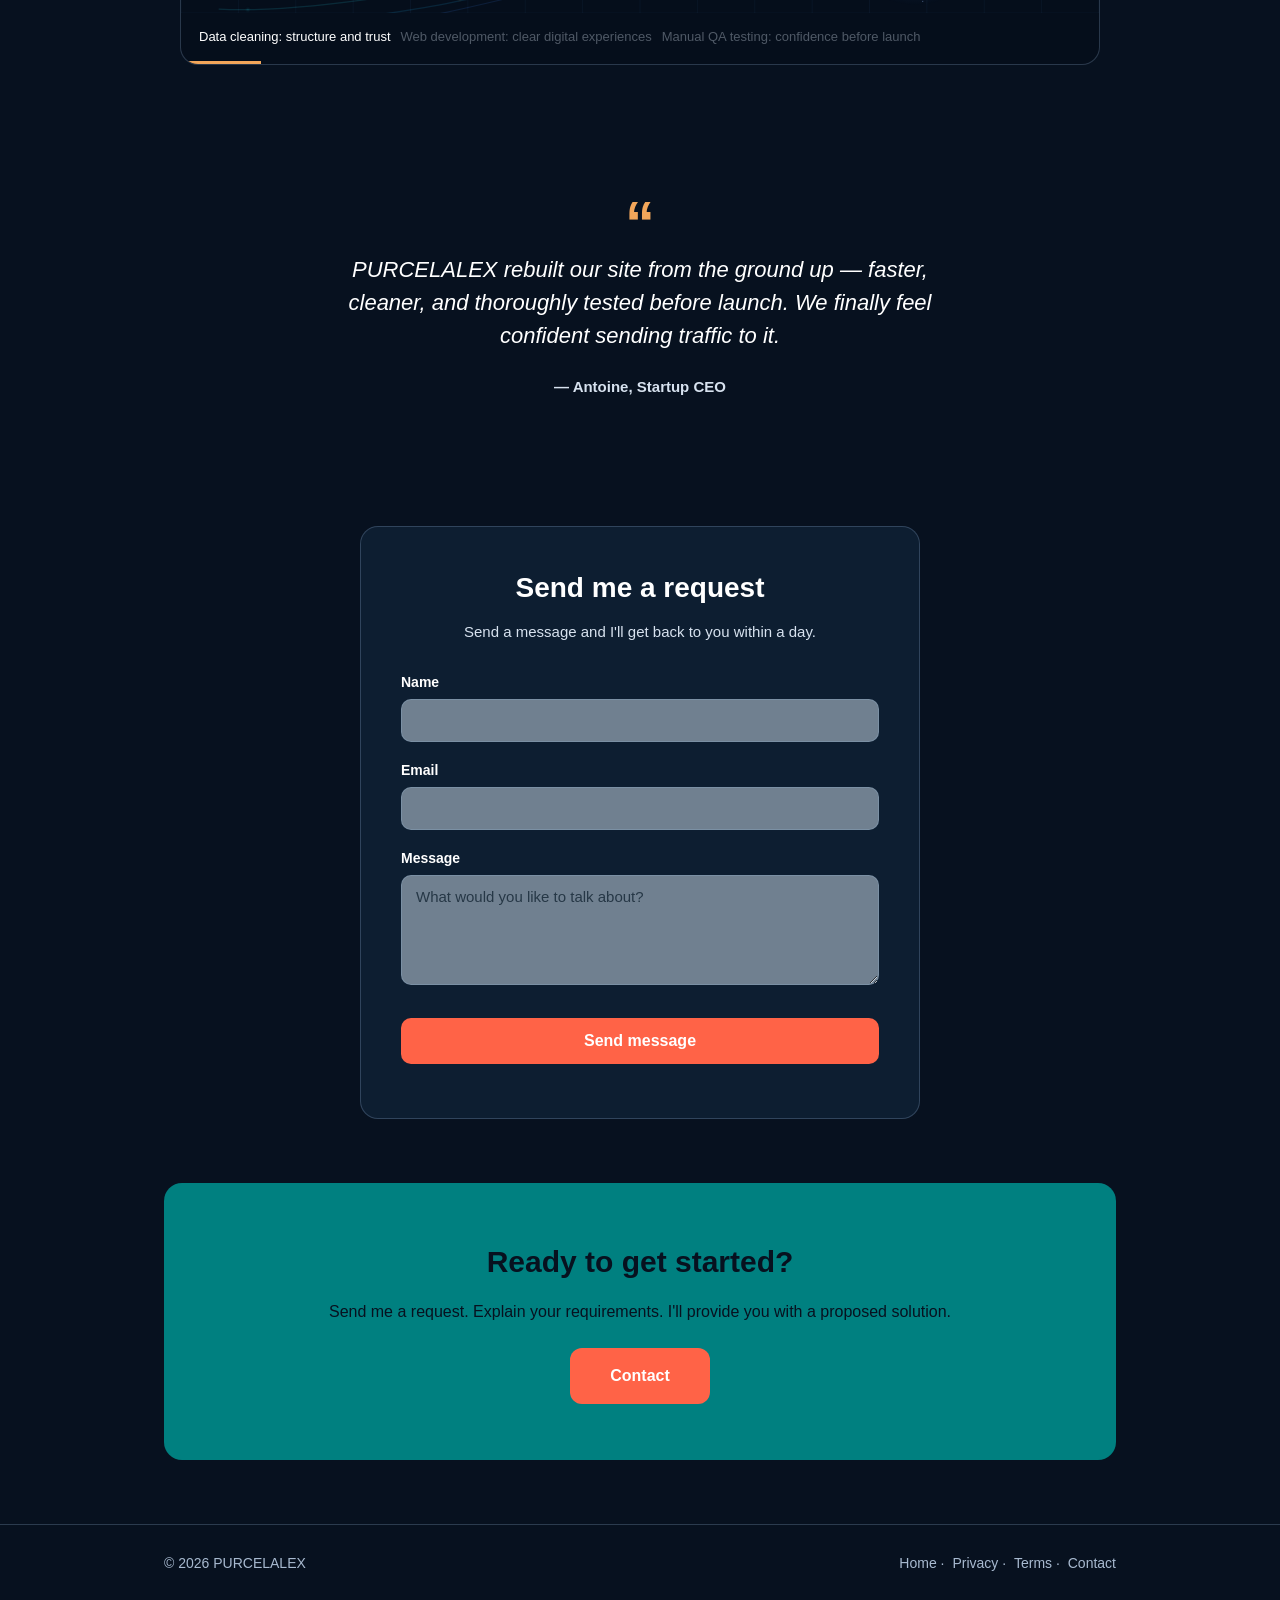
==== commit 33128512: "Add Expenses Manager links (nav on every page + example in the Web Development card) Also commits wh" ====
--- a/index.html
+++ b/index.html
@@ -21,6 +21,7 @@
         <li><a href="data-cleaner-demo.html">Data Cleaner Demo</a></li>
         <li><a href="https://formula.purcelalex.com/">Formula Generator</a></li>
         <li><a href="https://dispatcher.purcelalex.com/" target="_blank" rel="noopener">Dispatcher Tool</a></li>
+        <li><a href="https://expenses.purcelalex.com/" target="_blank" rel="noopener">Expenses Manager</a></li>
         <li><a href="about.html">About</a></li>
         <li><a href="contact.html">Contact</a></li>
       </ul>
@@ -63,6 +64,7 @@
           <div class="icon"></div>
           <h3>Web Development</h3>
           <p>Custom websites and web apps built clean, fast, and ready to scale.</p>
+          <p class="card-example">Example: <a href="https://expenses.purcelalex.com/" target="_blank" rel="noopener">Expenses Manager</a> — a family budget and expense tracking app (web and mobile, RO / EN / RU).</p>
         </div>
         <div class="card">
           <div class="icon"></div>
--- a/styles.css
+++ b/styles.css
@@ -1,21 +1,26 @@
 :root{
-  --teal:#1F6F6B;
-  --teal-light:#E3EFEE;
-  --teal-light-2:#CFE4E1;
-  --teal-light-3:#D9EAE7;
+  --teal:#00FFFF;
+  --teal-light:rgba(0,255,255,.14);
+  --teal-light-2:rgba(0,255,255,.28);
+  --teal-light-3:rgba(0,255,255,.2);
   --orange:#F2A65A;
-  --bg:#FBF9F4;
-  --dark:#2A2A2A;
-  --gray:#6B7280;
-  --border:#ECE7DD;
-  --footer-gray:#9AA0A6;
+  --bg:#07111f;
+  --dark:#ffffff;
+  --gray:#d7e2ef;
+  --border:rgba(157,190,224,.24);
+  --footer-gray:#a8bad0;
 }
 
 *{box-sizing:border-box;margin:0;padding:0;}
 
 body{
   font-family: Arial, Helvetica, sans-serif;
-  background:var(--bg);
+  background-color:var(--bg);
+  background-image:url("img/Clip%20path%20group.png"),url("img/Assets.png");
+  background-repeat:no-repeat,no-repeat;
+  background-position:top right,bottom left;
+  background-size:min(760px,72vw) auto,min(1100px,90vw) auto;
+  background-attachment:fixed;
   color:var(--dark);
   line-height:1.5;
 }
@@ -41,7 +46,8 @@
   position:sticky;
   top:0;
   z-index:100;
-  background:var(--bg);
+  background:rgba(7,17,31,.92);
+  backdrop-filter:blur(12px);
 }
 nav.container{
   display:flex;
@@ -56,7 +62,9 @@
   display:flex;
   flex-direction:column;
   justify-content:center;
-  align-items:center;
+  align-items:flex-start;
+  flex-direction:row;
+  gap:10px;
   line-height:1.25;
 }
 .logo-name{
@@ -64,9 +72,12 @@
   font-family:Helvetica, Arial, sans-serif;
   font-size:21px;
   font-weight:700;
-  color:var(--teal);
+  color:#fff;
   white-space:nowrap;
 }
+.logo-mark{width:34px;height:34px;flex:0 0 34px;margin-top:1px}
+.logo-copy{display:flex;flex-direction:column;justify-content:center;align-items:center;width:214px}
+.logo-name{display:block;width:100%;font-size:22px;letter-spacing:0;text-align:center;transform:none}
 .logo-tagline{
   font-size:10px;
   font-weight:600;
@@ -76,7 +87,10 @@
 }
 .nav-links{
   display:flex;
-  gap:32px;
+  /* 18px, not 32px: with six links the header row needs 928px and
+     nav.container gives it 952px. At the old 32px it needed 998px and the
+     CTA wrapped onto a second line under the logo. */
+  gap:18px;
   list-style:none;
 }
 .nav-links a{
@@ -84,6 +98,21 @@
   color:var(--gray);
 }
 .nav-links a:hover{ color:var(--teal); }
+.menu-toggle{
+  display:none;
+  width:44px;
+  height:42px;
+  padding:8px;
+  border:1px solid var(--border);
+  border-radius:10px;
+  background:rgba(14,31,52,.9);
+  color:#fff;
+  cursor:pointer;
+}
+.menu-toggle span{display:block;height:2px;margin:5px 2px;background:currentColor;border-radius:2px;transition:transform .2s,opacity .2s}
+.menu-toggle[aria-expanded="true"] span:nth-child(1){transform:translateY(7px) rotate(45deg)}
+.menu-toggle[aria-expanded="true"] span:nth-child(2){opacity:0}
+.menu-toggle[aria-expanded="true"] span:nth-child(3){transform:translateY(-7px) rotate(-45deg)}
 .btn{
   display:inline-block;
   font-weight:600;
@@ -95,23 +124,25 @@
   text-align:center;
 }
 .btn-primary{
-  background:var(--orange);
+  background:#FF6347;
   color:#fff;
 }
-.btn-primary:hover{ background:#e5934a; }
+.btn-primary:hover{ background:#00FF00;color:#07111f; }
 .btn-teal{
-  background:var(--teal);
+  background:#FF6347;
   color:#fff;
   border-radius:12px;
   padding:16px 32px;
   font-size:16px;
 }
-.btn-teal:hover{ background:#195855; }
+.btn-teal:hover{ background:#00FF00;color:#07111f; }
 .btn-link{
   color:var(--teal);
   font-weight:600;
   font-size:16px;
 }
+.btn-outline,.btn-light{background:#FF6347;color:#fff;border-color:#FF6347}
+.btn-outline:hover,.btn-light:hover{background:#00FF00;color:#07111f;border-color:#00FF00}
 
 /* ===== HERO ===== */
 .hero{
@@ -189,11 +220,16 @@
   gap:24px;
 }
 .card{
-  background:#fff;
+  background:rgba(14,31,52,.88);
   border:1px solid var(--border);
   border-radius:14px;
   padding:32px 24px;
-}
+  transition:transform .22s ease,box-shadow .22s ease;
+  transform-origin:center;
+  position:relative;
+  z-index:1;
+}
+.card:hover{transform:scale(1.2);z-index:4;box-shadow:0 22px 48px rgba(0,0,0,.45)}
 .card .icon{
   width:36px;
   height:36px;
@@ -210,6 +246,8 @@
   font-size:14px;
   color:var(--gray);
 }
+.card .card-example{margin-top:10px; font-size:14px; opacity:.9}
+.card .card-example a{color:var(--teal); font-weight:600; text-decoration:underline; text-underline-offset:3px}
 
 /* ===== TESTIMONIAL ===== */
 .testimonial{
@@ -244,7 +282,7 @@
 .contact-box{
   max-width:560px;
   margin:0 auto;
-  background:#fff;
+  background:rgba(14,31,52,.94);
   border:1px solid var(--border);
   border-radius:18px;
   padding:40px;
@@ -278,9 +316,11 @@
   padding:12px 14px;
   border:1px solid var(--border);
   border-radius:10px;
-  background:var(--bg);
-  color:var(--dark);
-}
+  background:rgba(7,17,31,.75);
+  color:var(--dark);
+}
+input, textarea{background:#708090;color:#07111f}
+input::placeholder, textarea::placeholder{color:#263746}
 input:focus, textarea:focus{
   outline:2px solid var(--teal);
   outline-offset:1px;
@@ -307,18 +347,19 @@
   max-width:952px;
   margin-left:auto;
   margin-right:auto;
-  background:var(--teal);
+  background:#00FFFF;
   border-radius:18px;
   padding:56px 32px;
   text-align:center;
 }
+.cta-band{background:#008080}
 .cta-band h2{
-  color:#fff;
+  color:#07111f;
   font-size:30px;
   font-weight:700;
 }
 .cta-band p{
-  color:#CDE3E0;
+  color:#07111f;
   font-size:16px;
   margin-top:16px;
 }
@@ -334,6 +375,13 @@
   border-top:1px solid var(--border);
   padding:28px 0;
 }
+.services-intro{max-width:680px;margin:0 auto 28px;text-align:center;color:var(--gray)}
+.services-animation{margin:28px auto 0;max-width:920px;border:1px solid var(--border);border-radius:18px;background:rgba(5,14,28,.82);overflow:hidden}
+.aa-top{display:flex;justify-content:space-between;align-items:center;padding:14px 18px;border-bottom:1px solid var(--border);color:var(--gray);font-size:13px}
+.aa-canvas{display:block;width:100%;height:230px}
+.aa-lines{display:flex;gap:10px;flex-wrap:wrap;padding:14px 18px;color:var(--gray);font-size:13px}
+.aa-line{opacity:.35;transition:opacity .25s,color .25s}.aa-line.active{opacity:1;color:#fff}
+.aa-controls{display:flex;gap:8px}.aa-controls button{border:1px solid var(--border);background:transparent;color:#fff;border-radius:7px;padding:5px 9px;cursor:pointer}
 footer .container{
   display:flex;
   justify-content:space-between;
@@ -422,10 +470,43 @@
 }
 
 /* ===== RESPONSIVE ===== */
+/* The header row needs about 928px. nav.container is capped at 1000px with
+   24px of padding, so from roughly 1000px downwards the logo, six links and
+   the CTA stop fitting on one line and the button drops beneath the logo.
+   The hamburger therefore has to take over at 1000px, not at 768px. The
+   768px block below still applies on phones and refines the sizing further. */
+@media (max-width: 999px){
+  nav.container{position:relative; flex-wrap:nowrap; gap:10px}
+  nav.container .logo{min-width:0; flex:1 1 auto}
+  .menu-toggle{display:block; flex:0 0 44px; margin-left:auto}
+  /* Contact still reachable — it is a link inside the panel. */
+  nav.container > .btn-primary{display:none}
+  .nav-links{display:none; position:absolute; top:100%; left:0; right:0; order:3; width:auto;
+    padding:14px 24px 18px; flex-direction:column; align-items:stretch; gap:0;
+    background:rgba(7,17,31,.98); border-bottom:1px solid var(--border);
+    box-shadow:0 14px 24px rgba(0,0,0,.25)}
+  .nav-links.is-open{display:flex}
+  .nav-links li{border-bottom:1px solid rgba(157,190,224,.14)}
+  .nav-links li:last-child{border-bottom:0}
+  .nav-links a{display:block; padding:11px 4px; font-size:16px}
+}
+
 @media (max-width: 768px){
-  .nav-links{ order:3; width:100%; justify-content:center; gap:20px; }
+  nav.container{position:relative; flex-wrap:nowrap; padding-top:14px; padding-bottom:14px; gap:10px}
+  nav.container .logo{min-width:0; flex:1 1 auto; gap:8px}
+  nav.container .logo-copy{width:auto; min-width:0}
+  nav.container .logo-name{font-size:20px}
+  nav.container .logo-tagline{font-size:9px; overflow:hidden; text-overflow:ellipsis}
+  .menu-toggle{display:block; flex:0 0 44px; margin-left:auto;}
+  nav.container > .btn-primary{display:none}
+  .nav-links{display:none; position:absolute; top:100%; left:0; right:0; order:3; width:auto; padding:14px 24px 18px; flex-direction:column; align-items:stretch; gap:0; background:rgba(7,17,31,.98); border-bottom:1px solid var(--border); box-shadow:0 14px 24px rgba(0,0,0,.25)}
+  .nav-links.is-open{display:flex}
+  .nav-links li{border-bottom:1px solid rgba(157,190,224,.14)}
+  .nav-links li:last-child{border-bottom:0}
+  .nav-links a{display:block; padding:11px 4px; font-size:16px}
   .hero{ padding:40px 0; }
   .hero h1{ font-size:34px; }
+  .logo-tagline{white-space:normal}
   .hero .container{ gap:32px; }
   .hero-image{ order:-1; width:100%; max-width:420px; margin:0 auto; }
   .cards{ grid-template-columns:1fr; }
